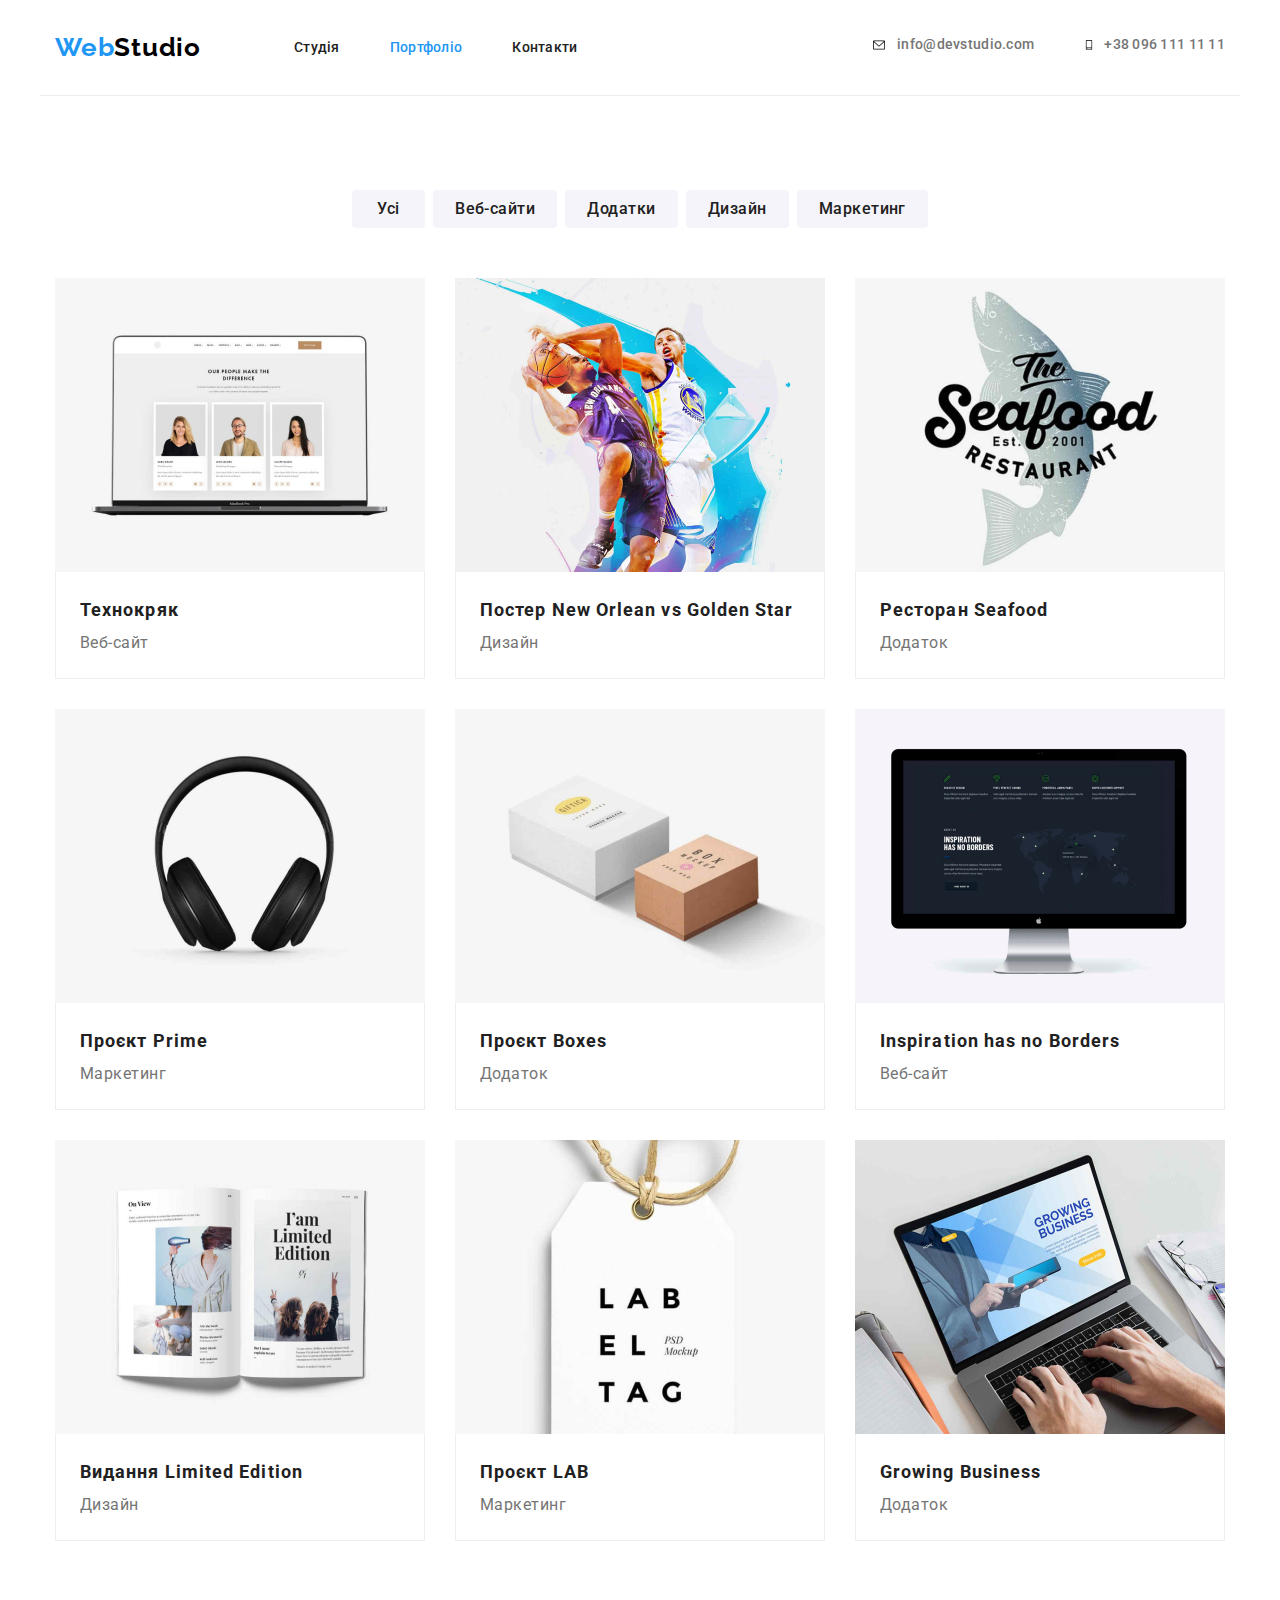
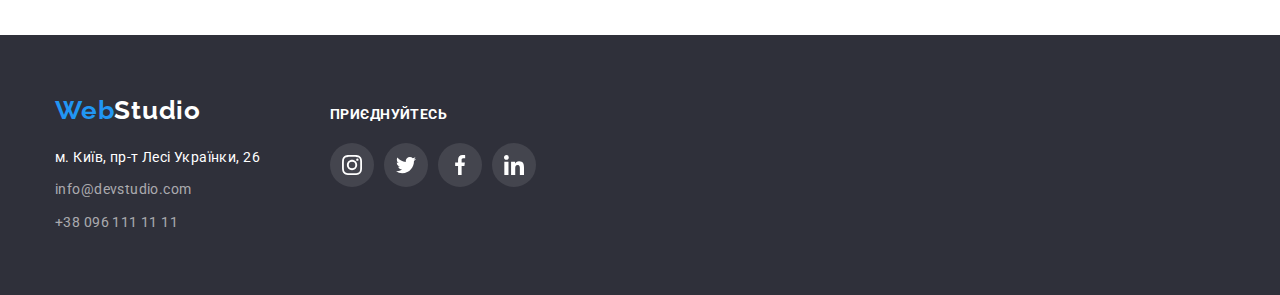
==== portfolio.html @ 34f66d9a "hw4" ====
<!DOCTYPE html>
<html lang="en">
<head>
    <meta charset="UTF-8">
    <meta http-equiv="X-UA-Compatible" content="IE=edge">
    <meta name="viewport" content="width=device-width, initial-scale=1.0">
    <title>Портфоліо</title>
    <link rel="stylesheet" href="https://cdn.jsdelivr.net/npm/modern-normalize@1.1.0/modern-normalize.min.css">
    <link href="css/style.css" rel="stylesheet">
    <link href="https://fonts.googleapis.com/css2?family=Raleway:wght@700&family=Roboto:wght@400;500;700;900&display=swap" rel="stylesheet">
    
</head>
<body>
    <header class="header">
        <div class="container page-header-container">
    
            <nav class="page-navigation">
                <a href="index.html" class="logo"><span class="logo-blue">Web</span>Studio</a>
                <ul class="header-nav-list">
                    <li><a class="nav" href="index.html">Студія</a></li>
                    <li><a class="nav active" href="portfolio.html">Портфоліо</a></li>
                    <li><a class="nav" href="">Контакти</a></li>
                </ul>
            </nav>
            <ul class="header-contacts">
                <li><a href="mailto:info@devstudio.com" class="dark-link header-link">
                    <svg width="16" height="12">
                        <use href="./images/sprite.svg#icon-envelope"></use>
                    </svg>
                    info@devstudio.com</a></li>
                <li><a href="tel:+380961111111" class="dark-link header-link">
                    <svg width="10" height="16">
                        <use href="./images/sprite.svg#icon-smartphone"></use>
                    </svg>
                    +38 096 111 11 11</a></li>
            </ul>
        </div>
    </header>

    <main>
        <section>
            <div class="container examples-container">
            <h1 class="visually-hidden">Приклади робіт</h1>
            <ul class="filter-buttons-list">
                <li><button type="button" class="filter-buttons">Усі</button></li>
                <li><button type="button" class="filter-buttons">Веб-сайти</button></li>
                <li><button type="button" class="filter-buttons">Додатки</button></li>
                <li><button type="button" class="filter-buttons">Дизайн</button></li>
                <li><button type="button" class="filter-buttons">Маркетинг</button></li>
               
            </ul>
        
            <ul class="examples-list">
            <li class="examples-list-item"><img src="images/portfolio1.jpg" alt="laptop" width="370">
                <div class="examples-item-caption">
                    <h2 class="pic-caption">Технокряк</h2>
                    <p class="pic-details">Веб-сайт</p>
                </div>
            </li>
            <li class="examples-list-item"><img src="images/portfolio2.jpg" alt="basketball players" width="370">
                <div class="examples-item-caption">
                    <h2 class="pic-caption">Постер New Orlean vs Golden Star</h2>
                    <p class="pic-details">Дизайн</p>
                </div>
            </li>
            <li class="examples-list-item"><img src="images/portfolio3.jpg" alt="seafood restaurant logo" width="370">
                <div class="examples-item-caption">
                    <h2 class="pic-caption">Ресторан Seafood</h2>
                    <p class="pic-details">Додаток</p>
                </div>
            </li>
            <li class="examples-list-item"><img src="images/portfolio4.jpg" alt="headphones" width="370">
                <div class="examples-item-caption">
                    <h2 class="pic-caption">Проєкт Prime</h2>
                    <p class="pic-details">Маркетинг</p>
                </div>
            </li>
            <li class="examples-list-item"><img src="images/portfolio5.jpg" alt="two boxes" width="370">
                <div class="examples-item-caption">
                    <h2 class="pic-caption">Проєкт Boxes</h2>
                    <p class="pic-details">Додаток</p>
                </div>
            </li>
            <li class="examples-list-item"><img src="images/portfolio6.jpg" alt="monitor" width="370">
                <div class="examples-item-caption">
                    <h2 class="pic-caption">Inspiration has no Borders</h2>
                    <p class="pic-details">Веб-сайт</p>
                </div>
            </li>
            <li class="examples-list-item"><img src="images/portfolio7.jpg" alt="journal" width="370">
                <div class="examples-item-caption">
                    <h2 class="pic-caption">Видання Limited Edition</h2>
                    <p class="pic-details">Дизайн</p>
                </div>
            </li>
            <li class="examples-list-item"><img src="images/portfolio8.jpg" alt="label tag" width="370">
                <div class="examples-item-caption">
                    <h2 class="pic-caption">Проєкт LAB</h2>
                    <p class="pic-details">Маркетинг</p>
                </div>
            </li>
            <li class="examples-list-item"><img src="images/portfolio9.jpg" alt="laptop with growing business on it" width="370">
                <div class="examples-item-caption">
                    <h2 class="pic-caption">Growing Business</h2>
                    <p class="pic-details">Додаток</p>
                </div>
            </li>
            </ul>   
            </div>
        </section>
    </main>

    <footer class="dark-bg">
        <div class="container footer-container">
            <div>
                <a href="index.html" class="logo-footer"><span class="logo-blue">Web</span>Studio</a>
                <address>
                    <ul class="footer-list">
                        <li><a class="light-link" href="https://goo.gl/maps/ranLHv5eWYowAb9i6" target="_blank"
                                rel="noopener noreferrer">м. Київ, пр-т Лесі Українки, 26 </a></li>
                        <li><a class="light-link footer-contacts" href="mailto:info@devstudio.com">info@devstudio.com</a>
                        </li>
                        <li><a class="light-link footer-contacts" href="tel:+380961111111">+38 096 111 11 11</a></li>
                    </ul>
                </address>
            </div>
            <div class="footer-social-links">
                <p class="footer-social-links-headline">приєднуйтесь</p>
                <ul class="footer-social-list">
                    <li>
                        <a href="">
                            <div class="footer-social-item">
                                <svg width="20" height="20" class="footer-social-icon">
                                    <use href="./images/sprite.svg#icon-instagram"></use>
                                </svg>
                            </div>
                        </a>
                    </li>
                    <li>
                        <a href="">
                            <div class="footer-social-item">
                                <svg width="20" height="20" class="footer-social-icon">
                                    <use href="./images/sprite.svg#icon-twitter"></use>
                                </svg>
                            </div>
                        </a>
                    </li>
                    <li>
                        <a href="">
                            <div class="footer-social-item">
                                <svg width="20" height="20" class="footer-social-icon">
                                    <use href="./images/sprite.svg#icon-facebook"></use>
                                </svg>
                            </div>
                        </a>
                    </li>
                    <li>
                        <a href="">
                            <div class="footer-social-item">
                                <svg width="20" height="20" class="footer-social-icon">
                                    <use href="./images/sprite.svg#icon-linkedin"></use>
                                </svg>
                            </div>
                        </a>
                    </li>
                </ul>
            </div>
        </div>
    </footer>

</body>
</html>
---- css/style.css ----
:root{
    --brand-color: #2196F3;
    --main-text-color: #212121;
    --dark-bg: #2F303A;
    --white-color: #FFFFFF;
    --grey-text-color: #757575;
}
h1,
h2,
h3,
h4,
h5,
h6,
p {
  margin-top: 0;
  margin-bottom: 0;
}

ul,
ol {
  list-style: none;
  margin-top: 0;
  margin-bottom: 0;
  padding-left: 0;
}

img {
  display: block;
}

body{
    font-family: Roboto, Raleway, sans-serif;
    background-color: var(--white-color);
    color: var(--main-text-color);
}
.container{
    width: 1200px;
    margin-left: auto;
    margin-right: auto;
    padding-left: 15px;
    padding-right: 15px;
}
.visually-hidden {
    position: absolute;
    width: 1px;
    height: 1px;
    margin: -1px;
    border: 0;
    padding: 0;
    white-space: nowrap;
    clip-path: inset(100%);
    clip: rect(0 0 0 0);
    overflow: hidden;
}

/* ----------------------------logo--------------------------------- */
.logo{
    font-family: Raleway;
    font-size: 26px;
    font-weight: 700;
    text-decoration: none;
    color: #000000;
    line-height: 1.19;
    letter-spacing: 0.03em;
}
.logo-blue{
    color: var(--brand-color);
}
/* ------------------------navigation------------------------------- */
.nav{
    text-decoration: none;
    color: inherit;
    text-decoration: none;
    font-size: 14px;
    font-weight: 500;
    line-height: 1.14;
    letter-spacing: 0.02em;
}
.nav:active{
    color: var(--brand-color);
}
/* -----------------------------links-------------------------------- */
.dark-link{
    color: var(--grey-text-color);
    text-decoration: none;
    font-size: 14px;
    font-weight: 500;
    line-height: 1.14;
    letter-spacing: 0.02em;
    display: inline;
}
.light-link{
    color: var(--white-color);
    text-decoration: none;
    font-size: 14px;
    font-weight: 400;
    line-height: 1.71;
    letter-spacing: 0.03em;
    font-style: normal;
}
.dark-link:hover,
.dark-link:focus,
.light-link:hover,
.light-link:focus,
.nav:hover,
.nav:focus,
.nav:active{
    color: var(--brand-color);
}
.footer-contacts{
    color: #FFFFFF99;
}
/* ----------------------------buttons--------------------------------- */


.filter-buttons:active,
.filter-buttons:hover,
.filter-buttons:focus{
    background-color: var(--brand-color);
    color: var(--white-color);
    cursor: pointer;
    box-shadow: 0px 3px 1px rgba(0, 0, 0, 0.1), 0px 1px 2px rgba(0, 0, 0, 0.08), 0px 2px 2px rgba(0, 0, 0, 0.12);
}
.button-order{
    width: 216px;
    height: 50px;
    background: var(--brand-color);
    box-shadow: 0px 4px 4px rgba(0, 0, 0, 0.15);
    border-radius: 4px;
    font-weight: 700;
    font-size: 16px;
    line-height: 1.87;
    font-family: inherit;
    font-style: normal;
    text-align: center;
    letter-spacing: 0.06em;
    border: none;
    color: var(--white-color);
}
.button-order:active,
.button-order:hover,
.button-order:focus{
    background-color: #188CE8;
}
/* ------------------------pictures with caption------------------------- */
.examples-item-caption {
    padding: 20px 24px;
    /* padding-top: 20px;
    padding-bottom: 20px;
    padding-left: 24px;
    padding-right: 24px; */
    background: #FFFFFF;
    border: 1px solid #EEEEEE;
    border-top: none;
}
.pic-caption{
    /* font-family: inherit; */
    font-weight: 700;
    font-size: 18px;
    line-height: 2;
    letter-spacing: 0.06em;
}
.pic-details{
    font-size: 16px;
    line-height: 1.87;
    letter-spacing: 0.03em;
    color: var(--grey-text-color);
}

/* ------------------------------- list styles-------------------------------- */

.list-inline{
    list-style: none;
    display: inline;
    margin-right: 5px;
}
/* ------------------------text boxes--------------------- */
.title{
    font-weight: 900;
    font-size: 44px;
    line-height: 1.36;
    text-align: center;
    letter-spacing: 0.06em;
    text-transform: uppercase;
    color: var(--white-color);
    margin-left: auto;
    margin-right: auto;
    width: 696px;
}

.advantages{
    font-weight: 700;
    font-size: 14px;
    line-height: 1.14;
    letter-spacing: 0.03em;
    text-transform: uppercase;
    margin-top: 30px;
    margin-bottom: 10px;
}
.adv-details{
    font-size: 14px;
    line-height: 1.71;
    letter-spacing: 0.03em;
    color: var(--grey-text-color);
}
.subtitle{
    font-weight: 700;
    font-size: 36px;
    line-height: 1.66;
    text-align: center;
    letter-spacing: 0.03em;
}
/* --------------------------other---------------------- */
.active{
    color: var(--brand-color);
}

/* -------------------------HEADER------------------------- */
.header{
    background: #FFFFFF;
}
.page-header-container{
    padding-top: 32px;
    padding-bottom: 32px;
    display: flex;
    align-items: center;
    justify-content: space-between;
    border-bottom: 1px solid #ECECEC;
}
.page-navigation {
    display: flex;
    align-items: center;
    column-gap: 93px;
}
.header-contacts{
    display: flex;
    column-gap: 50px;
    
}
.header-nav-list{
    display: flex;
    column-gap: 50px;
}
.header-link{
    display: inline-flex;
    align-items: center;
    column-gap: 10px;
}
.header-link:hover svg{
    fill: var(--brand-color);
}
/* -------------HERO----------- */
.hero{
    background-image: linear-gradient(rgba(47, 48, 58, 0.4), rgba(47, 48, 58, 0.4)), url(../images/hero-bg.jpg);
    background-repeat: no-repeat;
    background-position: 50% 50%;
    background-size: 1600px 600px;
}
.hero-container{
    display: flex;
    flex-direction: column;
    align-items: center;
    padding-top: 200px;
    padding-bottom: 200px;
    row-gap: 30px;
}
/* -------переваги----- */
.advantages-container{
    padding-top: 94px;
    padding-bottom: 47px;
    /* background-color: #F5F5F5; */
}
.list-adv {
    display: flex;
    column-gap: 30px;
    /* list-style: none; */
    /* flex-flow: row; */
    /* justify-content: space-between; */
}
.adv-list-item{
    flex-basis: calc((100%-90px)/4);
}
.adv-icon{
    background-color: #F5F4FA;
    border-radius: 4px;
    width: 100%;
    height: 120px;
    display: inline-flex;
    align-items: center;
    justify-content: center;
}
/* --------галерея: чим займаємось------- */
.galery-container{
    padding-top: 47px;
    padding-bottom: 94px;
    /* background-color: #F5F5F5; */
}
.galery-list {
    display: flex;
    /* flex-flow: row wrap; */
    /* justify-content: space-between; */
    column-gap: 30px;
    margin-top: 50px
}
/* --------наша команда------- */
.team-caption {
    font-weight: 500;
    font-size: 16px;
    line-height: 1.18;
    text-align: center;
    letter-spacing: 0.03em;
    /* padding-top: 30px;
    padding-bottom: 10px; */
}

.team-details {
    font-weight: 400;
    font-size: 16px;
    line-height: 1.18;
    /* identical to box height */
    text-align: center;
    letter-spacing: 0.03em;
    color: var(--grey-text-color);
    margin-top: 10px;
    /* padding-bottom: 30px; */
}

.social-icon {
    fill: #AFB1B8;
}

.team-social-item:hover,
.team-social-item:focus {
    background-color: var(--brand-color);
}

.team-social-item:hover .social-icon,
.team-social-item:focus .social-icon {
    fill: var(--white-color);
}
.team-item-caption {
    display: flex;
    flex-direction: column;
    padding-top: 30px;
    padding-bottom: 30px;
}

.team-container{
    padding-top: 94px;
    padding-bottom: 94px;
    background-color: #F5F4FA;
}
.team-list{
    padding-top: 50px;
    display: flex;
    column-gap: 30px;
}
.team-item-frame{
    background: #FFFFFF;
    box-shadow: 0px 1px 3px rgba(0, 0, 0, 0.12), 0px 1px 1px rgba(0, 0, 0, 0.14), 0px 2px 1px rgba(0, 0, 0, 0.2);
    border-radius: 0px 0px 4px 4px;
}
.team-social-list{
    display: flex;
    justify-content: center;
    column-gap: 10px;
    margin-top: 16px;
}
.team-social-item{
    width: 44px;
    height: 44px;
    display: flex;
    align-items: center;
    justify-content: center;
    border-radius: 50%;
}
/* ----------постійні клієнти------------- */
.clients-container{
    padding-top: 94px;
    padding-bottom: 94px;
    display: flex;
    flex-direction: column;
    row-gap: 50px;
}
.clients-list{
    display: flex;
    column-gap: 30px;
    justify-content: center;

}
.clients-list-item{
    width: 170px;
    height: 92px;
    border: 1px solid #AFB1B8;
    border-radius: 4px;
    display: flex;
    align-items: center;
    justify-content: center;
}
.clients-icon{
   fill: #AFB1B8;
}
.clients-list-item:hover,
.clients-list-item:focus{
    border-color: var(--brand-color);
}
.clients-list-item:hover .clients-icon,
.clients-list-item:focus .clients-icon{
    fill: var(--brand-color);
}
.footer-social-item {
    width: 44px;
    height: 44px;
    display: flex;
    align-items: center;
    justify-content: center;
    border-radius: 50%;
    background-color: rgba(255, 255, 255, 0.1);;
}
.footer-social-icon{
    fill: var(--white-color)
}
/* -----------------FOOTER---------------- */
.dark-bg {
    background-color: var(--dark-bg);
}
.footer-container{
    padding-top: 60px;
    padding-bottom: 60px;
    display: flex;
}
.logo-footer {
    font-family: Raleway;
    font-size: 26px;
    font-weight: 700;
    text-decoration: none;
    line-height: 1.19;
    color: var(--white-color);
    letter-spacing: 0.03em;
}
.footer-list{
    display: flex;
    flex-direction: column;
    row-gap: 9px;
    margin-top: 20px;
}
.footer-social-links{
    display: flex;
    flex-direction: column;
    margin-left: 70px;
    margin-top: 12px;
}
.footer-social-links-headline{
    font-weight: 700;
    font-size: 14px;
    line-height: 1.14;
    letter-spacing: 0.03em;
    text-transform: uppercase;
    color: #FFFFFF;
}
.footer-social-list {
    display: flex;
    justify-content: center;
    column-gap: 10px;
    margin-top: 20px;
}
.footer-social-item:hover,
.footer-social-item:focus {
    background-color: var(--brand-color);
}
/* ----------приклади робіт---------- */
.examples-container{
    padding-top: 94px;
    padding-bottom: 94px;
    background-color: var(--white-color);
    display: flex;
    flex-direction: column;
    /* justify-content: center; */
}
.filter-buttons-list{
    margin: 0 auto;
    display: flex;
    column-gap: 8px;
    
}
.filter-buttons {
    background-color: #F5F4FA;
    color: inherit;
    font-family: inherit;
    font-style: normal;
    font-weight: 500;
    font-size: 16px;
    line-height: 1.62;
    text-align: center;
    letter-spacing: 0.03em;
    border: none;
    border-radius: 4px;
    padding: 6px 22px;
    min-width: 73px;
}
.examples-list{
    display: flex;
    flex-wrap: wrap;
    gap: 30px;
    padding-top: 50px;
}
/* .examples-list-item{
    
} */
.examples-list-item:hover,
.examples-list-item:focus{
    box-shadow: 0px 1px 1px rgba(0, 0, 0, 0.12), 0px 4px 4px rgba(0, 0, 0, 0.06), 1px 4px 6px rgba(0, 0, 0, 0.16);
}
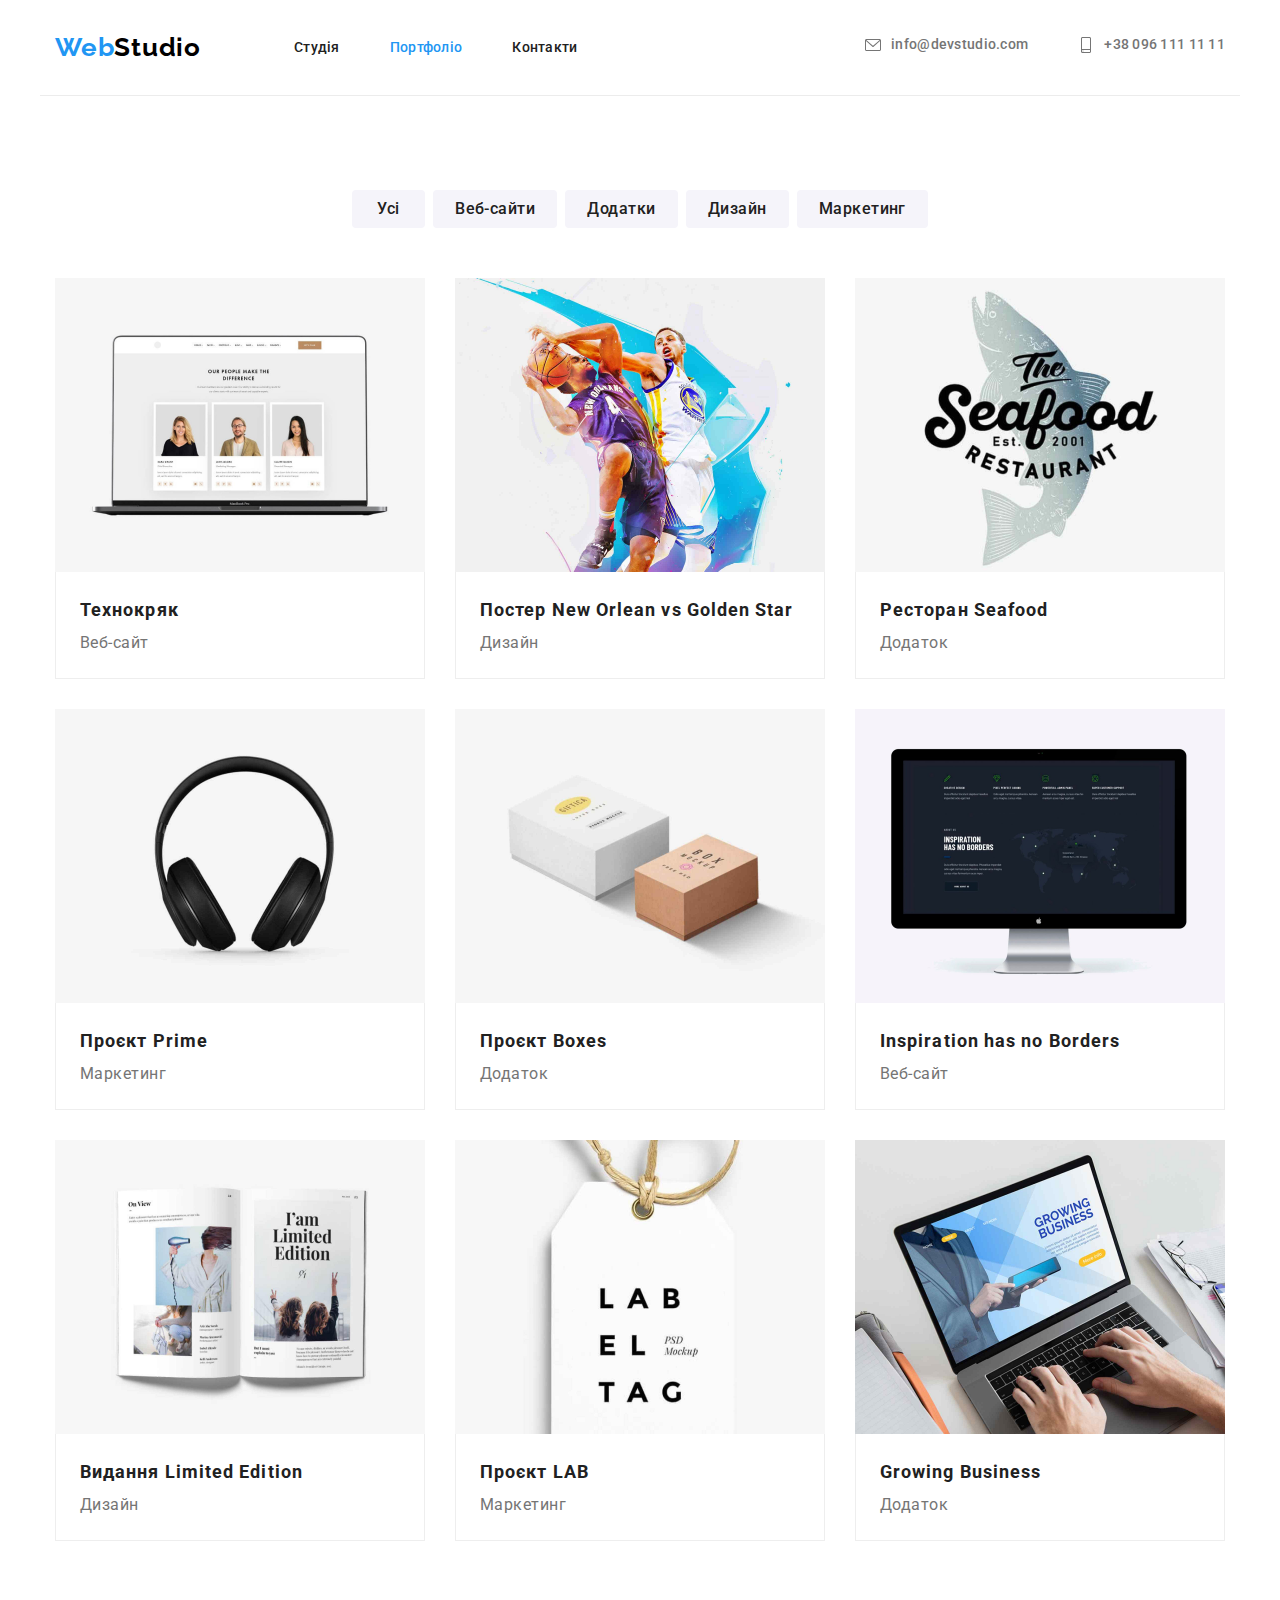
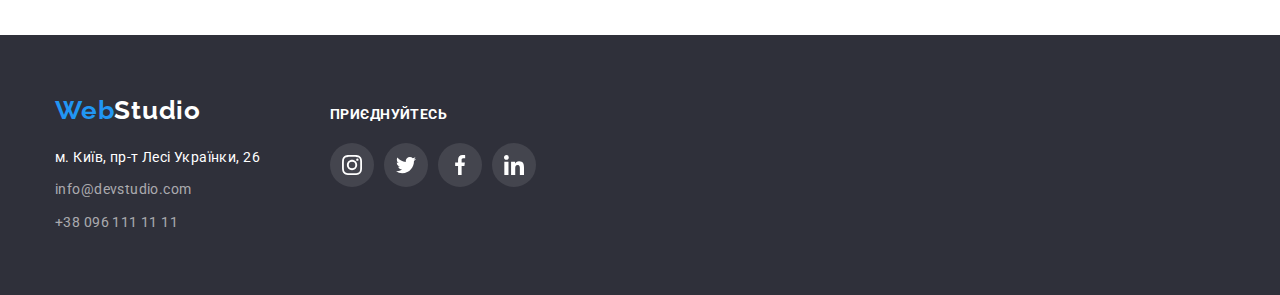
==== commit 877ca7ae: "corrections" ====
--- a/portfolio.html
+++ b/portfolio.html
@@ -24,15 +24,15 @@
             </nav>
             <ul class="header-contacts">
                 <li><a href="mailto:info@devstudio.com" class="dark-link header-link">
-                    <svg width="16" height="12">
-                        <use href="./images/sprite.svg#icon-envelope"></use>
-                    </svg>
-                    info@devstudio.com</a></li>
+                        <svg class="header-contact-icon" width="16" height="16">
+                            <use href="./images/sprite.svg#icon-envelope"></use>
+                        </svg>
+                        info@devstudio.com</a></li>
                 <li><a href="tel:+380961111111" class="dark-link header-link">
-                    <svg width="10" height="16">
-                        <use href="./images/sprite.svg#icon-smartphone"></use>
-                    </svg>
-                    +38 096 111 11 11</a></li>
+                        <svg class="header-contact-icon" width="16" height="16">
+                            <use href="./images/sprite.svg#icon-smartphone"></use>
+                        </svg>
+                        +38 096 111 11 11</a></li>
             </ul>
         </div>
     </header>
--- a/css/style.css
+++ b/css/style.css
@@ -249,6 +249,9 @@
 .header-link:hover svg{
     fill: var(--brand-color);
 }
+.header-contact-icon{
+    fill: #757575;
+}
 /* -------------HERO----------- */
 .hero{
     background-image: linear-gradient(rgba(47, 48, 58, 0.4), rgba(47, 48, 58, 0.4)), url(../images/hero-bg.jpg);
@@ -344,11 +347,13 @@
     padding-top: 30px;
     padding-bottom: 30px;
 }
-
+.team{
+    background-color: #F5F4FA;
+}
 .team-container{
     padding-top: 94px;
     padding-bottom: 94px;
-    background-color: #F5F4FA;
+    
 }
 .team-list{
     padding-top: 50px;
@@ -396,6 +401,7 @@
     display: flex;
     align-items: center;
     justify-content: center;
+    overflow: hidden;
 }
 .clients-icon{
    fill: #AFB1B8;
